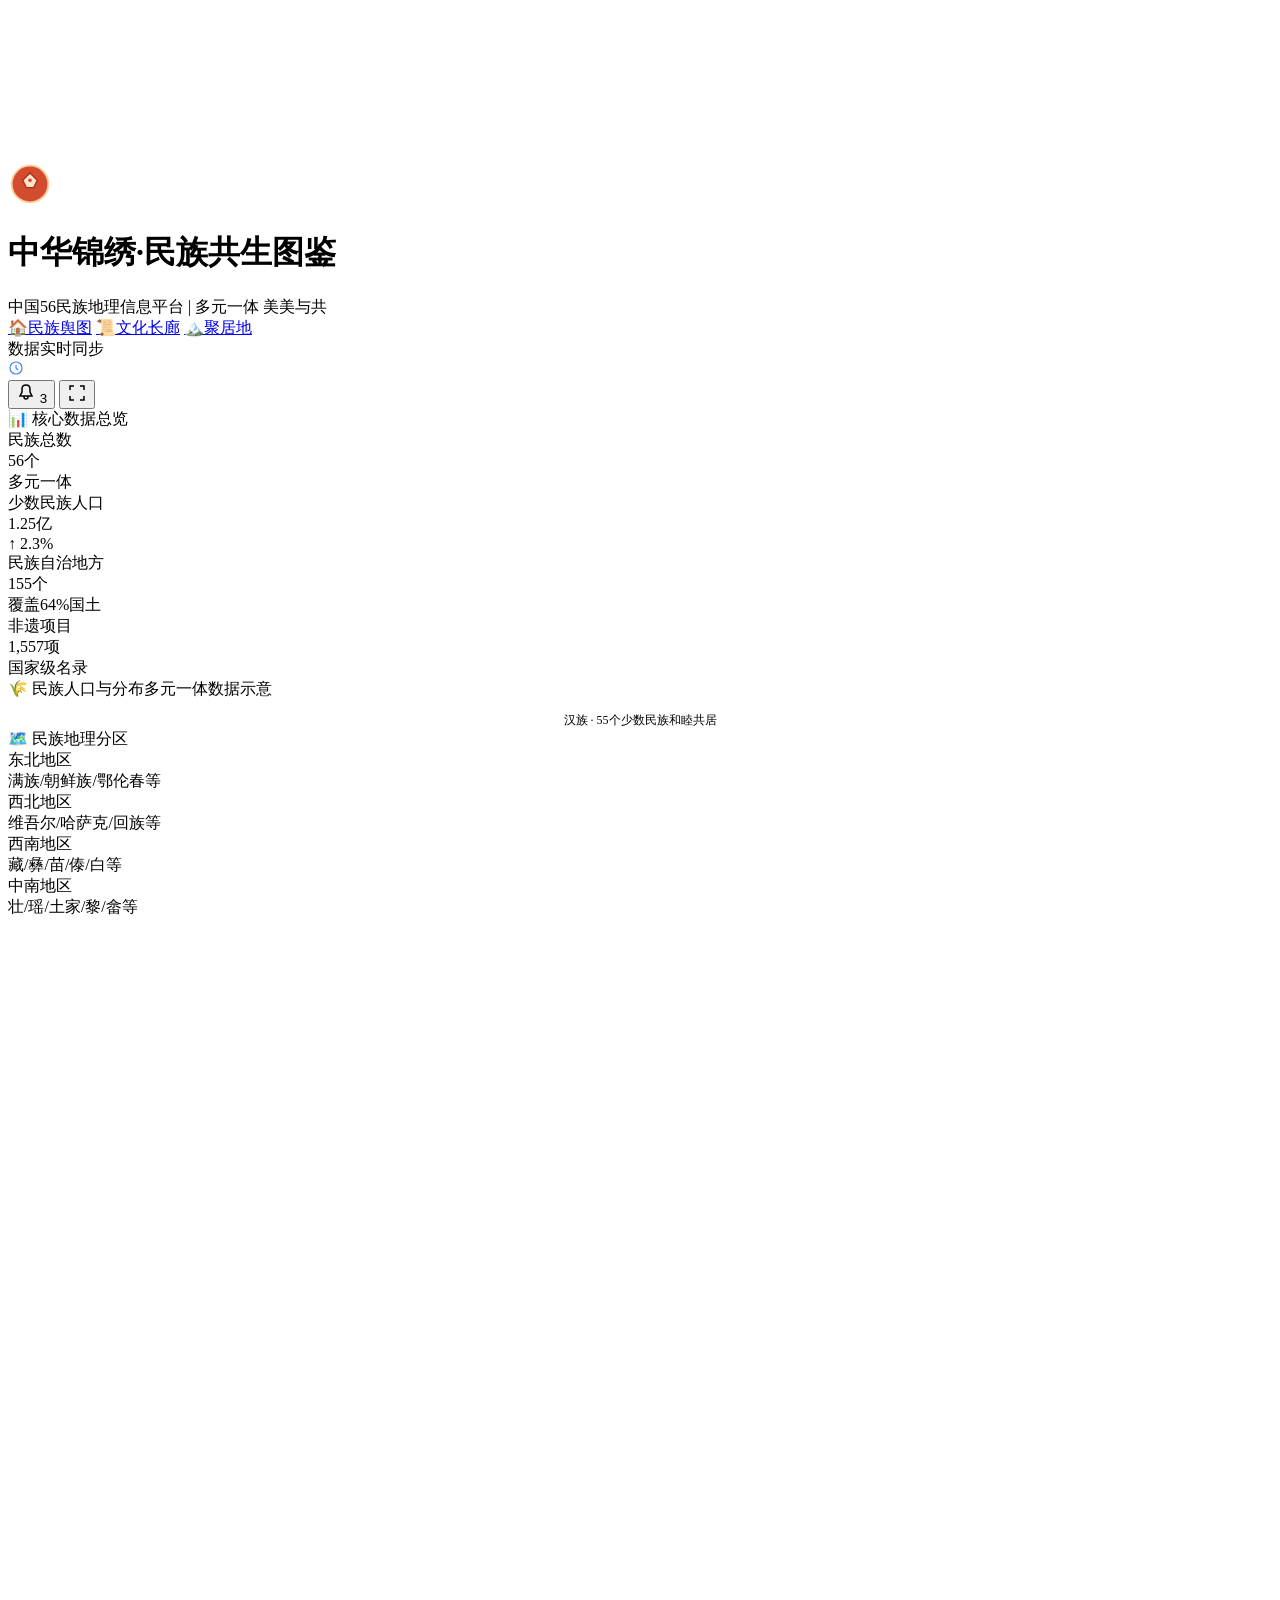
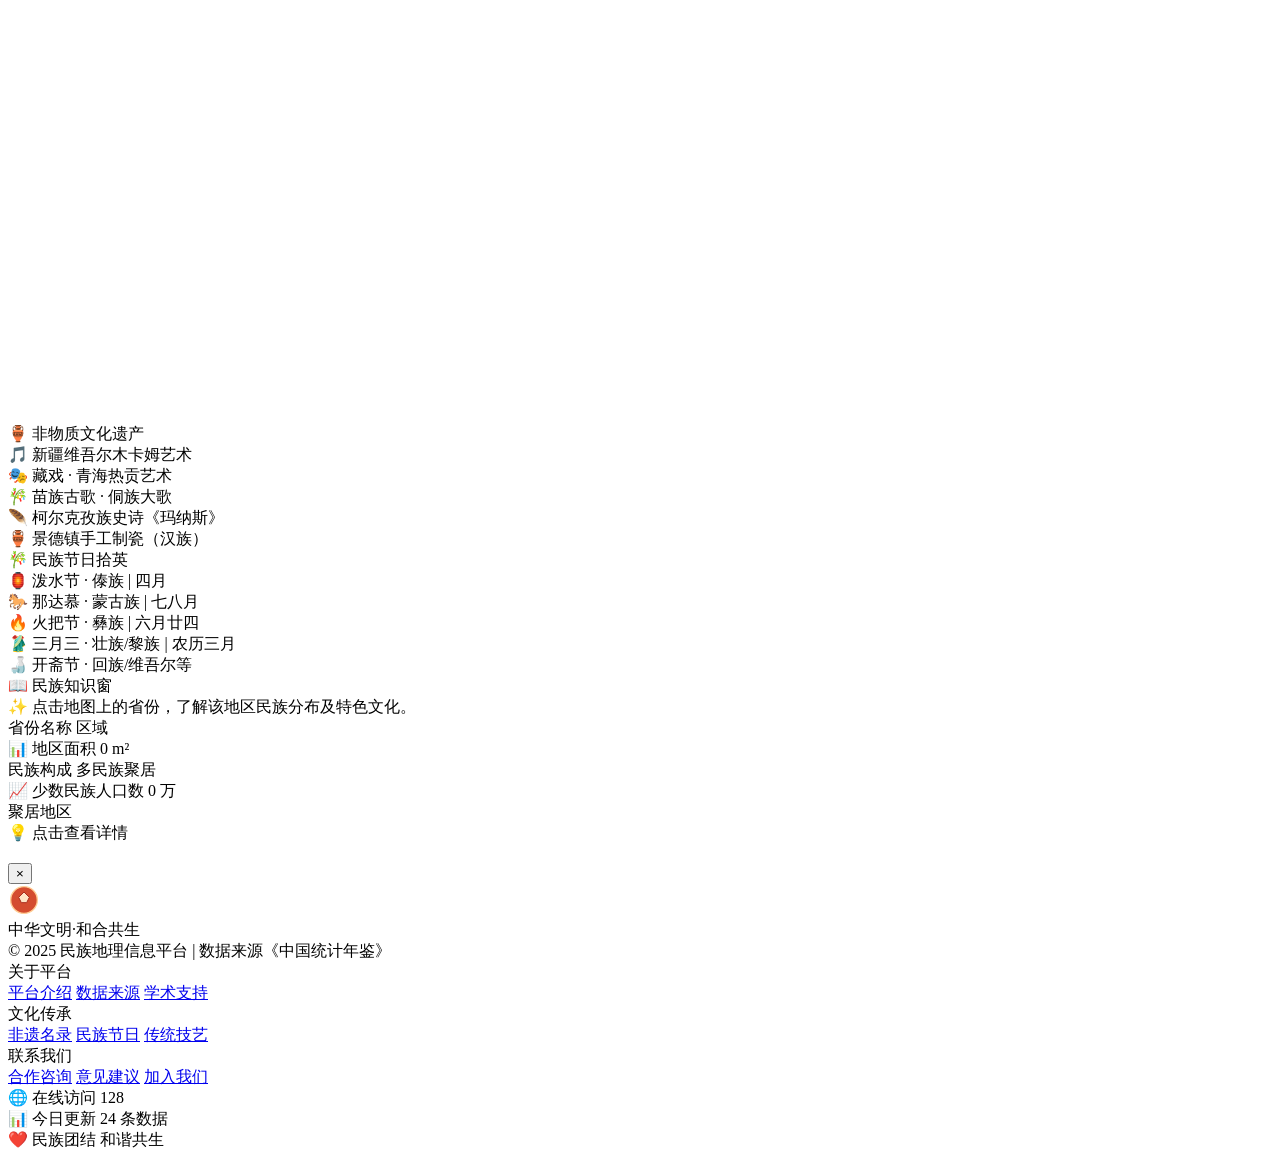
==== index.html @ 5e93faf2 "Add files via upload" ====
<!DOCTYPE html>
<html lang="zh-CN">
	<head>
		<meta charset="UTF-8">
		<meta name="viewport" content="width=device-width, initial-scale=1.0, user-scalable=no">
		<title>中华锦绣 · 56民族共生图鉴 | 民族地理信息平台</title>
		<link rel="stylesheet" href="ethnicMAP.css">
	</head>
	<body>
		<div class="bg-decoration">
			<canvas id="particleCanvas"></canvas>
		</div>

		<header class="header">
			<div class="header-container">
				<div class="header-left">
					<div class="logo-section">
						<div class="logo-icon">
							<svg width="44" height="44" viewBox="0 0 48 48" fill="none">
								<circle cx="24" cy="24" r="20" fill="#d44c2f" stroke="#ffcd94" stroke-width="2" />
								<path d="M16 20 L24 12 L32 20 L28 28 L20 28 L16 20Z" fill="#FFE6C7" stroke="#aa2e1e"
									stroke-width="1.5" />
								<circle cx="24" cy="20" r="2" fill="#d44c2f" />
							</svg>
						</div>
						<div class="brand-info">
							<h1 class="main-title">中华锦绣·民族共生图鉴</h1>
							<div class="subtitle">中国56民族地理信息平台 | 多元一体 美美与共</div>
						</div>
					</div>
				</div>
				<nav class="header-nav">
					<a href="#" class="nav-item active"><span>🏠</span><span>民族舆图</span></a>
					<a href="#" class="nav-item"><span>📜</span><span>文化长廊</span></a>
					<a href="#" class="nav-item"><span>🏔️</span><span>聚居地</span></a>
				</nav>
				<div class="header-right">
					<div class="system-status">
						<div class="status-indicator">
							<span class="status-dot"></span>
							<span>数据实时同步</span>
						</div>
					</div>
					<div class="datetime-display">
						<svg width="16" height="16" viewBox="0 0 16 16" fill="none">
							<circle cx="8" cy="8" r="6" stroke="#4285f4" stroke-width="1.2" />
							<path d="M8 5V8L10 10" stroke="#4285f4" stroke-width="1.2" />
						</svg>
						<span id="currentTime"></span>
					</div>
					<button class="header-btn notification-btn">
						<svg width="20" height="20" viewBox="0 0 20 20" fill="none">
							<path d="M10 2C7.5 2 6 3.5 6 6V9L4 13H16L14 9V6C14 3.5 12.5 2 10 2Z" stroke="currentColor"
								stroke-width="1.5" />
							<path d="M8 13V14C8 15.1 8.9 16 10 16C11.1 16 12 15.1 12 14V13" stroke="currentColor"
								stroke-width="1.5" />
						</svg>
						<span class="notification-badge">3</span>
					</button>
					<button class="header-btn fullscreen-btn" onclick="toggleFullscreen()">
						<svg width="20" height="20" viewBox="0 0 20 20" fill="none">
							<path d="M3 7V3H7M13 3H17V7M17 13V17H13M7 17H3V13" stroke="currentColor"
								stroke-width="1.5" />
						</svg>
					</button>
				</div>
			</div>
		</header>

		<div class="container">
			<!-- 左侧民族总览面板 -->
			<div class="stats-panel left">
				<div class="overview-card">
					<div class="overview-title">📊 核心数据总览</div>
					<div class="overview-grid">
						<div class="overview-item">
							<div class="overview-label">民族总数</div>
							<div class="overview-value">56<span class="unit">个</span></div>
							<div class="overview-trend">多元一体</div>
						</div>
						<div class="overview-item">
							<div class="overview-label">少数民族人口</div>
							<div class="overview-value">1.25<span class="unit">亿</span></div>
							<div class="overview-trend up">↑ 2.3%</div>
						</div>
						<div class="overview-item">
							<div class="overview-label">民族自治地方</div>
							<div class="overview-value">155<span class="unit">个</span></div>
							<div class="overview-trend">覆盖64%国土</div>
						</div>
						<div class="overview-item">
							<div class="overview-label">非遗项目</div>
							<div class="overview-value">1,557<span class="unit">项</span></div>
							<div class="overview-trend">国家级名录</div>
						</div>
					</div>
				</div>

				<div class="info-card">
					<div class="info-title">🌾 民族人口与分布<span class="info-badge">多元一体</span><span
							class="info-badge">数据示意</span></div>
					<div class="ethnic-list" id="topEthnicList"></div>
					<div class="ethnic-list" id="ethnicList"></div>
					<div style="margin-top:12px; font-size:12px; color:var(--text-muted); text-align:center;">汉族 ·
						55个少数民族和睦共居</div>
				</div>

				<div class="region-list">
					<div class="region-title">🗺️ 民族地理分区</div>
					<div class="region-item" data-region="东北">
						<div class="region-dot northeast"></div>
						<div class="region-info">
							<div>东北地区</div>
							<div class="region-detail">满族/朝鲜族/鄂伦春等</div>
						</div>
					</div>
					<div class="region-item" data-region="西北">
						<div class="region-dot northwest"></div>
						<div class="region-info">
							<div>西北地区</div>
							<div class="region-detail">维吾尔/哈萨克/回族等</div>
						</div>
					</div>
					<div class="region-item" data-region="西南">
						<div class="region-dot southwest"></div>
						<div class="region-info">
							<div>西南地区</div>
							<div class="region-detail">藏/彝/苗/傣/白等</div>
						</div>
					</div>
					<div class="region-item" data-region="中南">
						<div class="region-dot southeast"></div>
						<div class="region-info">
							<div>中南地区</div>
							<div class="region-detail">壮/瑶/土家/黎/畲等</div>
						</div>
					</div>
				</div>
			</div>

			<!-- 地图容器 -->
			<div class="map-container">
				<svg id="chinaMap" viewBox="0 0 1024 768" preserveAspectRatio="xMidYMid meet"></svg>
				<canvas id="connectionsCanvas"></canvas>
				<div class="markers" id="markers"></div>
			</div>

			<!-- 右侧面板 -->
			<div class="stats-panel right">

				<div class="cultural-card">
					<div class="info-title">🏺 非物质文化遗产</div>
					<div class="festival-item">🎵 新疆维吾尔木卡姆艺术</div>
					<div class="festival-item">🎭 藏戏 · 青海热贡艺术</div>
					<div class="festival-item">🎋 苗族古歌 · 侗族大歌</div>
					<div class="festival-item">🪶 柯尔克孜族史诗《玛纳斯》</div>
					<div class="festival-item">🏺 景德镇手工制瓷（汉族）</div>
				</div>

				<div class="info-card">
					<div class="info-title">🎋 民族节日拾英</div>
					<div class="festival-item">🏮 泼水节 · 傣族 | 四月</div>
					<div class="festival-item">🐎 那达慕 · 蒙古族 | 七八月</div>
					<div class="festival-item">🔥 火把节 · 彝族 | 六月廿四</div>
					<div class="festival-item">🥻 三月三 · 壮族/黎族 | 农历三月</div>
					<div class="festival-item">🍶 开斋节 · 回族/维吾尔等</div>
				</div>

				<div class="info-card">
					<div class="info-title">📖 民族知识窗</div>
					<div id="randomEthnicFact">✨ 点击地图上的省份，了解该地区民族分布及特色文化。</div>
				</div>
			</div>
		</div>

		<!-- 悬停卡片 -->
		<div id="mapHoverCard" class="map-hover-card">
			<div class="hover-card-header">
				<span class="hover-province-name" id="hoverProvinceName">省份名称</span>
				<span class="hover-region-badge" id="hoverRegionBadge">区域</span>
			</div>
			<div class="hover-card-body">
				<div class="hover-data-item">
					<span class="hover-label">📊 地区面积</span>
					<span class="hover-value" id="hoverProjects">0 m²</span>
				</div>
				<div class="hover-data-item">
					<span class="hover-label">民族构成</span>
					<span class="hover-value" id="hoverEthnic">多民族聚居</span>
				</div>

				<div class="hover-data-item">
					<span class="hover-label">📈 少数民族人口数</span>
					<span class="hover-value" id="hoverPopulation">0 万</span>
				</div>
				<div class="hover-data-item">
					<span class="hover-label">聚居地区</span>
					<span class="hover-value" id="hoverProgress"></span>
				</div>
			</div>
			<div class="hover-card-footer">
				<span class="hover-tip">💡 点击查看详情</span>
			</div>
		</div>

		<!-- 详情弹窗 -->
		<div id="locationPopup" class="location-popup">
			<div class="popup-header">
				<h3 id="popupTitle"></h3>
				<button class="popup-close" id="popupCloseBtn">&times;</button>
			</div>
			<div class="popup-content" id="popupDetail"></div>
		</div>

		<footer class="footer">
			<div class="footer-container">
				<div class="footer-left">
					<div class="footer-brand">
						<div class="footer-logo">
							<svg width="32" height="32" viewBox="0 0 48 48" fill="none">
								<circle cx="24" cy="24" r="20" fill="#d44c2f" stroke="#ffcd94" stroke-width="2" />
								<path d="M16 20 L24 12 L32 20 L28 28 L20 28 L16 20Z" fill="#FFE6C7" stroke="#aa2e1e"
									stroke-width="1.5" />
							</svg>
						</div>
						<div class="footer-info">
							<div class="footer-company">中华文明·和合共生</div>
							<div class="footer-copyright">© 2025 民族地理信息平台 | 数据来源《中国统计年鉴》</div>
						</div>
					</div>
				</div>
				<div class="footer-center">
					<div class="footer-links">
						<div class="footer-link-group">
							<div class="footer-link-title">关于平台</div>
							<a href="#" class="footer-link">平台介绍</a>
							<a href="#" class="footer-link">数据来源</a>
							<a href="#" class="footer-link">学术支持</a>
						</div>
						<div class="footer-link-group">
							<div class="footer-link-title">文化传承</div>
							<a href="#" class="footer-link">非遗名录</a>
							<a href="#" class="footer-link">民族节日</a>
							<a href="#" class="footer-link">传统技艺</a>
						</div>
						<div class="footer-link-group">
							<div class="footer-link-title">联系我们</div>
							<a href="#" class="footer-link">合作咨询</a>
							<a href="#" class="footer-link">意见建议</a>
							<a href="#" class="footer-link">加入我们</a>
						</div>
					</div>
				</div>
				<div class="footer-right">
					<div class="footer-stats">
						<div class="footer-stat-item">
							<span class="footer-stat-label">🌐 在线访问</span>
							<span class="footer-stat-value" id="onlineUsers">128</span>
						</div>
						<div class="footer-stat-item">
							<span class="footer-stat-label">📊 今日更新</span>
							<span class="footer-stat-value">24 条数据</span>
						</div>
						<div class="footer-stat-item">
							<span class="footer-stat-label">❤️ 民族团结</span>
							<span class="footer-stat-value online">
								<span class="status-dot-small"></span> 和谐共生
							</span>
						</div>
					</div>
				</div>
			</div>
		</footer>

		<script src="ethnicMAP.js"></script>
	</body>
</html>
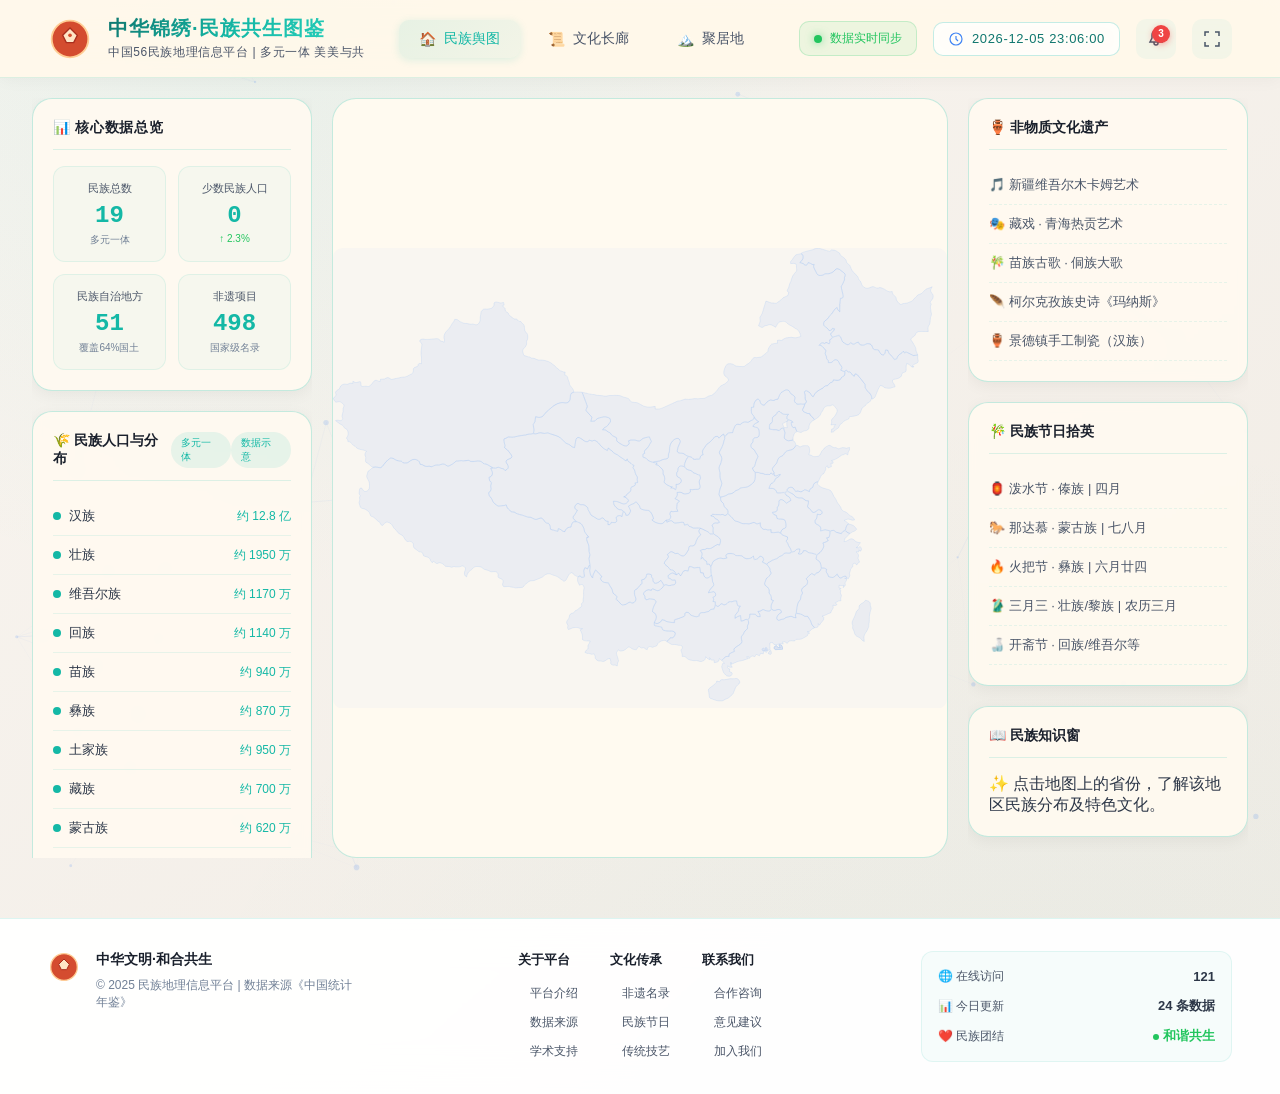
==== commit 0208a19a: "Add files via upload" ====
--- a/index.html
+++ b/index.html
@@ -4,7 +4,7 @@
 		<meta charset="UTF-8">
 		<meta name="viewport" content="width=device-width, initial-scale=1.0, user-scalable=no">
 		<title>中华锦绣 · 56民族共生图鉴 | 民族地理信息平台</title>
-		<link rel="stylesheet" href="ethnicMAP.css">
+		<link rel="stylesheet" href="index.css">
 	</head>
 	<body>
 		<div class="bg-decoration">
@@ -272,6 +272,6 @@
 			</div>
 		</footer>
 
-		<script src="ethnicMAP.js"></script>
+		<script src="index.js"></script>
 	</body>
 </html>
--- a/index.css
+++ b/index.css
@@ -0,0 +1,1127 @@
+:root {
+	/* 新的主色调：青绿色系 */
+	--bg-1: #f8f9fa;
+	--bg-2: #f0f5f9;
+	--bg-3: #e4eef3;
+	--panel-base: rgba(255, 255, 255, 0.95);
+	--panel-border: rgba(20, 184, 166, 0.25);
+	/* 青绿色边框 */
+	--text-strong: #1a202c;
+	--text-primary: #2d3748;
+	--text-secondary: #4a5568;
+	--text-muted: #718096;
+	--accent: #14b8a6;
+	/* 主色调-青绿色 */
+	--accent-strong: #0f766e;
+	/* 加深的主色调 */
+	--success: #22c55e;
+	/* 成功色-绿色 */
+	--warning: #f59e0b;
+	/* 警告色-橙色 */
+	--danger: #ef4444;
+	/* 危险色-红色 */
+	--map-land: rgba(20, 184, 166, 0.08);
+	/* 地图陆地色 */
+	--map-border: rgba(20, 184, 166, 0.35);
+	/* 地图边框色 */
+	--map-hover: rgba(20, 184, 166, 0.18);
+	/* 地图悬停色 */
+}
+
+* {
+	margin: 0;
+	padding: 0;
+	box-sizing: border-box;
+}
+
+body {
+	font-family: "Microsoft YaHei", "微软雅黑", "Segoe UI", "PingFang SC", sans-serif;
+	/* 修改背景渐变 - 适配新主色调 */
+	background: radial-gradient(circle at 20% -10%, rgba(20, 184, 166, 0.08), transparent 45%),
+		radial-gradient(circle at 80% 120%, rgba(20, 184, 166, 0.05), transparent 55%),
+		linear-gradient(145deg, #f9f5f0 0%, #f0ebe4 100%);
+	color: var(--text-primary);
+	min-height: 100vh;
+	position: relative;
+}
+
+/* 背景装饰 */
+.bg-decoration {
+	position: fixed;
+	inset: 0;
+	pointer-events: none;
+	z-index: 0;
+}
+
+#particleCanvas {
+	position: absolute;
+	inset: 0;
+	width: 100%;
+	height: 100%;
+	opacity: 0.4;
+}
+
+/* 头部 */
+.header {
+	position: relative;
+	z-index: 10;
+	/* 修改头部背景 */
+	background: rgba(255, 248, 235, 0.96);
+	border-bottom: 1px solid rgba(20, 184, 166, 0.15);
+	/* 适配新主色调 */
+	backdrop-filter: saturate(180%) blur(20px);
+	box-shadow: 0 2px 16px rgba(0, 0, 0, 0.04);
+}
+
+.header-container {
+	max-width: 1600px;
+	margin: 0 auto;
+	display: flex;
+	align-items: center;
+	justify-content: space-between;
+	padding: 16px 48px;
+	gap: 32px;
+}
+
+.header-left {
+	display: flex;
+	align-items: center;
+	flex-shrink: 0;
+}
+
+.logo-section {
+	display: flex;
+	align-items: center;
+	gap: 16px;
+}
+
+.logo-icon {
+	display: flex;
+	align-items: center;
+	justify-content: center;
+	animation: logoFloat 3s ease-in-out infinite;
+}
+
+@keyframes logoFloat {
+
+	0%,
+	100% {
+		transform: translateY(0);
+	}
+
+	50% {
+		transform: translateY(-4px);
+	}
+}
+
+.brand-info {
+	display: flex;
+	flex-direction: column;
+	gap: 4px;
+}
+
+.main-title {
+	font-size: 20px;
+	font-weight: 700;
+	letter-spacing: 0.05em;
+	/* 修改标题渐变 - 适配新主色调 */
+	background: linear-gradient(135deg, #0f766e 0%, #14b8a6 50%, #2dd4bf 100%);
+	background-clip: text;
+	-webkit-background-clip: text;
+	-webkit-text-fill-color: transparent;
+	line-height: 1.2;
+}
+
+.subtitle {
+	font-size: 12px;
+	color: var(--text-secondary);
+	letter-spacing: 0.05em;
+	font-weight: 500;
+}
+
+/* 导航 */
+.header-nav {
+	display: flex;
+	align-items: center;
+	gap: 8px;
+	flex: 1;
+	justify-content: center;
+}
+
+.nav-item {
+	display: flex;
+	align-items: center;
+	gap: 8px;
+	padding: 10px 20px;
+	border-radius: 10px;
+	color: var(--text-secondary);
+	text-decoration: none;
+	font-size: 14px;
+	font-weight: 500;
+	transition: all 0.3s ease;
+	position: relative;
+	overflow: hidden;
+}
+
+.nav-item::before {
+	content: "";
+	position: absolute;
+	inset: 0;
+	/* 修改导航悬停背景 */
+	background: rgba(20, 184, 166, 0.05);
+	transform: scaleX(0);
+	transform-origin: left;
+	transition: transform 0.3s ease;
+	z-index: -1;
+}
+
+.nav-item:hover {
+	color: var(--accent);
+	/* 适配新主色调 */
+	transform: translateY(-2px);
+}
+
+.nav-item:hover::before {
+	transform: scaleX(1);
+}
+
+.nav-item.active {
+	/* 修改激活导航背景 */
+	background: linear-gradient(135deg, rgba(20, 184, 166, 0.1), rgba(20, 184, 166, 0.05));
+	color: var(--accent);
+	/* 适配新主色调 */
+	box-shadow: 0 2px 8px rgba(20, 184, 166, 0.15);
+	/* 适配新主色调 */
+}
+
+/* 右侧工具栏 */
+.header-right {
+	display: flex;
+	align-items: center;
+	gap: 16px;
+	flex-shrink: 0;
+}
+
+.system-status {
+	display: flex;
+	align-items: center;
+	padding: 8px 14px;
+	background: rgba(34, 197, 94, 0.08);
+	/* 适配新成功色 */
+	border-radius: 10px;
+	border: 1px solid rgba(34, 197, 94, 0.2);
+	/* 适配新成功色 */
+}
+
+.status-indicator {
+	display: flex;
+	align-items: center;
+	gap: 8px;
+	font-size: 12px;
+	color: var(--success);
+	font-weight: 500;
+}
+
+.status-dot {
+	width: 8px;
+	height: 8px;
+	background: var(--success);
+	border-radius: 50%;
+	animation: pulse 2s ease-in-out infinite;
+	box-shadow: 0 0 8px rgba(34, 197, 94, 0.6);
+	/* 适配新成功色 */
+}
+
+@keyframes pulse {
+
+	0%,
+	100% {
+		opacity: 1;
+		transform: scale(1);
+	}
+
+	50% {
+		opacity: 0.6;
+		transform: scale(0.9);
+	}
+}
+
+.datetime-display {
+	display: flex;
+	align-items: center;
+	gap: 8px;
+	padding: 8px 14px;
+	border-radius: 10px;
+	border: 1px solid rgba(20, 184, 166, 0.25);
+	/* 适配新主色调 */
+	background: rgba(255, 255, 255, 0.8);
+	color: var(--accent-strong);
+	/* 适配新主色调 */
+	font-size: 13px;
+	letter-spacing: 0.05em;
+	font-weight: 500;
+	backdrop-filter: saturate(160%) blur(10px);
+}
+
+.header-btn {
+	position: relative;
+	display: flex;
+	align-items: center;
+	justify-content: center;
+	width: 40px;
+	height: 40px;
+	border: none;
+	/* 修改按钮背景 */
+	background: rgba(20, 184, 166, 0.05);
+	border-radius: 10px;
+	color: var(--text-secondary);
+	cursor: pointer;
+	transition: all 0.3s ease;
+}
+
+.header-btn:hover {
+	/* 修改按钮悬停背景 */
+	background: rgba(20, 184, 166, 0.1);
+	color: var(--accent);
+	/* 适配新主色调 */
+	transform: translateY(-2px);
+	box-shadow: 0 4px 12px rgba(20, 184, 166, 0.15);
+	/* 适配新主色调 */
+}
+
+.notification-badge {
+	position: absolute;
+	top: 6px;
+	right: 6px;
+	min-width: 18px;
+	height: 18px;
+	padding: 0 5px;
+	background: var(--danger);
+	/* 适配新危险色 */
+	color: white;
+	border-radius: 9px;
+	font-size: 10px;
+	font-weight: 600;
+	display: flex;
+	align-items: center;
+	justify-content: center;
+	box-shadow: 0 2px 6px rgba(239, 68, 68, 0.4);
+	/* 适配新危险色 */
+}
+
+/* 主容器 */
+.container {
+	position: relative;
+	z-index: 2;
+	display: grid;
+	grid-template-columns: 320px 1fr 320px;
+	gap: 24px;
+	min-height: calc(100vh - 260px);
+	padding: 24px 40px;
+	max-width: 1600px;
+	margin: 0 auto;
+}
+
+/* 统计面板 */
+.stats-panel {
+	display: flex;
+	flex-direction: column;
+	gap: 20px;
+	overflow-y: auto;
+	max-height: calc(100vh - 140px);
+}
+
+.stats-panel::-webkit-scrollbar {
+	width: 6px;
+}
+
+.stats-panel::-webkit-scrollbar-thumb {
+	/* 修改滚动条颜色 */
+	background: rgba(20, 184, 166, 0.45);
+	border-radius: 20px;
+}
+
+/* 卡片通用样式 */
+.overview-card,
+.info-card,
+.cultural-card,
+.region-list {
+	background: rgba(255, 250, 240, 0.92);
+	backdrop-filter: blur(4px);
+	border-radius: 20px;
+	padding: 20px;
+	border: 1px solid var(--panel-border);
+	/* 适配新边框色 */
+	box-shadow: 0 4px 16px rgba(0, 0, 0, 0.05);
+	transition: all 0.3s ease;
+}
+
+.overview-card:hover,
+.info-card:hover,
+.cultural-card:hover,
+.region-list:hover {
+	transform: translateY(-2px);
+	box-shadow: 0 8px 24px rgba(20, 184, 166, 0.12);
+	/* 适配新主色调 */
+}
+
+/* 核心数据总览 */
+.overview-title {
+	font-size: 14px;
+	font-weight: 600;
+	color: var(--text-strong);
+	margin-bottom: 16px;
+	padding-bottom: 12px;
+	border-bottom: 1px solid rgba(20, 184, 166, 0.15);
+	/* 适配新主色调 */
+	letter-spacing: 0.05em;
+}
+
+.overview-grid {
+	display: grid;
+	grid-template-columns: repeat(2, 1fr);
+	gap: 12px;
+}
+
+.overview-item {
+	padding: 14px;
+	/* 修改数据项背景 */
+	background: rgba(20, 184, 166, 0.03);
+	border-radius: 12px;
+	border: 1px solid rgba(20, 184, 166, 0.1);
+	/* 适配新主色调 */
+	transition: all 0.3s ease;
+	text-align: center;
+}
+
+.overview-item:hover {
+	/* 修改数据项悬停背景 */
+	background: rgba(20, 184, 166, 0.08);
+	transform: translateY(-2px);
+}
+
+.overview-label {
+	font-size: 11px;
+	color: var(--text-secondary);
+	margin-bottom: 6px;
+}
+
+.overview-value {
+	font-size: 24px;
+	font-weight: 700;
+	color: var(--accent);
+	/* 适配新主色调 */
+	font-family: monospace;
+	margin-bottom: 4px;
+}
+
+.overview-value .unit {
+	font-size: 12px;
+	font-weight: 400;
+	color: var(--text-muted);
+}
+
+.overview-trend {
+	font-size: 10px;
+	color: var(--text-muted);
+}
+
+.overview-trend.up {
+	color: var(--success);
+	/* 适配新成功色 */
+}
+
+/* 信息卡片标题 */
+.info-title {
+	font-size: 14px;
+	font-weight: 600;
+	color: var(--text-strong);
+	margin-bottom: 16px;
+	padding-bottom: 12px;
+	border-bottom: 1px solid rgba(20, 184, 166, 0.15);
+	/* 适配新主色调 */
+	display: flex;
+	justify-content: space-between;
+	align-items: center;
+}
+
+.info-badge {
+	font-size: 10px;
+	padding: 4px 10px;
+	/* 修改徽章背景 */
+	background: rgba(20, 184, 166, 0.1);
+	color: var(--accent);
+	/* 适配新主色调 */
+	border-radius: 20px;
+	font-weight: 500;
+}
+
+/* 民族列表 */
+.ethnic-list {
+	max-height: 400px;
+	overflow-y: auto;
+}
+
+.ethnic-item {
+	display: flex;
+	justify-content: space-between;
+	align-items: center;
+	padding: 10px 0;
+	border-bottom: 1px solid rgba(20, 184, 166, 0.1);
+	/* 适配新主色调 */
+	font-size: 13px;
+}
+
+.ethnic-name {
+	font-weight: 500;
+	display: flex;
+	align-items: center;
+	gap: 8px;
+	color: var(--text-primary);
+}
+
+.ethnic-dot {
+	width: 8px;
+	height: 8px;
+	border-radius: 50%;
+	background: var(--accent);
+	/* 适配新主色调 */
+}
+
+.ethnic-pop {
+	color: var(--accent);
+	/* 适配新主色调 */
+	font-weight: 500;
+	font-size: 12px;
+}
+
+/* 节日列表 */
+.festival-item {
+	padding: 10px 0;
+	border-bottom: 1px dashed rgba(20, 184, 166, 0.1);
+	/* 适配新主色调 */
+	font-size: 13px;
+	color: var(--text-secondary);
+	transition: all 0.2s ease;
+}
+
+.festival-item:hover {
+	color: var(--accent);
+	/* 适配新主色调 */
+	padding-left: 8px;
+}
+
+/* 区域列表 */
+.region-title {
+	font-size: 14px;
+	font-weight: 600;
+	color: var(--text-strong);
+	margin-bottom: 16px;
+	padding-bottom: 12px;
+	border-bottom: 1px solid rgba(20, 184, 166, 0.15);
+	/* 适配新主色调 */
+}
+
+.region-item {
+	display: flex;
+	align-items: center;
+	gap: 12px;
+	padding: 12px;
+	margin-bottom: 8px;
+	border-radius: 12px;
+	background: rgba(255, 255, 255, 0.5);
+	border: 1px solid rgba(20, 184, 166, 0.1);
+	/* 适配新主色调 */
+	cursor: pointer;
+	transition: all 0.3s ease;
+}
+
+.region-item:hover {
+	/* 修改区域项悬停背景 */
+	background: rgba(20, 184, 166, 0.08);
+	border-color: rgba(20, 184, 166, 0.4);
+	/* 适配新主色调 */
+	transform: translateX(6px);
+}
+
+.region-info {
+	flex: 1;
+}
+
+.region-info>div:first-child {
+	font-size: 14px;
+	font-weight: 500;
+	color: var(--text-primary);
+}
+
+.region-detail {
+	font-size: 11px;
+	color: var(--text-muted);
+	margin-top: 2px;
+}
+
+/* 区域圆点配色更新 - 适配新色系 */
+.region-dot {
+	width: 12px;
+	height: 12px;
+	border-radius: 50%;
+	flex-shrink: 0;
+}
+
+.region-dot.east {
+	background: #06b6d4;
+	/* 亮青色 */
+}
+
+.region-dot.north {
+	background: #22c55e;
+	/* 绿色 */
+}
+
+.region-dot.south {
+	background: #f59e0b;
+	/* 橙色 */
+}
+
+.region-dot.central {
+	background: #ec4899;
+	/* 粉色 */
+}
+
+.region-dot.southwest {
+	background: #8b5cf6;
+	/* 紫色 */
+}
+
+.region-dot.northwest {
+	background: #ef4444;
+	/* 红色 */
+}
+
+.region-dot.northeast {
+	background: #3b82f6;
+	/* 蓝色 */
+}
+
+.region-dot.southeast {
+	background: #f97316;
+	/* 深橙色 */
+}
+
+/* 地图容器 */
+.map-container {
+	position: relative;
+	background: #fffaf0;
+	border-radius: 24px;
+	border: 1px solid var(--panel-border);
+	/* 适配新边框色 */
+	backdrop-filter: saturate(160%) blur(18px);
+	overflow: hidden;
+	display: flex;
+	align-items: center;
+	justify-content: center;
+	min-height: 580px;
+}
+
+#chinaMap {
+	width: 100%;
+	height: auto;
+	display: block;
+	cursor: pointer;
+}
+
+#chinaMap path {
+	transition: all 0.3s ease;
+	cursor: pointer;
+}
+
+#chinaMap path:hover {
+	filter: drop-shadow(0 0 6px rgba(20, 184, 166, 0.5));
+	/* 适配新主色调 */
+}
+
+#connectionsCanvas {
+	position: absolute;
+	top: 0;
+	left: 0;
+	width: 100%;
+	height: 100%;
+	pointer-events: none;
+	z-index: 5;
+}
+
+/* 悬停卡片 */
+.map-hover-card {
+	position: fixed;
+	width: 280px;
+	background: rgba(255, 255, 255, 0.98);
+	border: 1px solid rgba(20, 184, 166, 0.3);
+	/* 适配新主色调 */
+	border-radius: 16px;
+	box-shadow: 0 8px 32px rgba(0, 0, 0, 0.15);
+	z-index: 9999;
+	opacity: 0;
+	visibility: hidden;
+	transition: opacity 0.2s ease, visibility 0.2s ease;
+	backdrop-filter: blur(10px);
+}
+
+.map-hover-card.show {
+	opacity: 1;
+	visibility: visible;
+}
+
+.hover-card-header {
+	padding: 14px 16px;
+	border-bottom: 1px solid rgba(20, 184, 166, 0.15);
+	/* 适配新主色调 */
+	display: flex;
+	justify-content: space-between;
+	align-items: center;
+}
+
+.hover-province-name {
+	font-size: 16px;
+	font-weight: 600;
+	color: var(--text-strong);
+}
+
+.hover-region-badge {
+	font-size: 10px;
+	padding: 4px 8px;
+	/* 修改悬停徽章背景 */
+	background: rgba(20, 184, 166, 0.1);
+	color: var(--accent);
+	/* 适配新主色调 */
+	border-radius: 10px;
+	font-weight: 500;
+}
+
+.hover-card-body {
+	padding: 12px 16px;
+	display: flex;
+	flex-direction: column;
+	gap: 10px;
+}
+
+.hover-data-item {
+	display: flex;
+	justify-content: space-between;
+	align-items: center;
+	padding: 8px 12px;
+	/* 修改悬停数据项背景 */
+	background: rgba(20, 184, 166, 0.03);
+	border-radius: 8px;
+}
+
+.hover-label {
+	font-size: 12px;
+	color: var(--text-secondary);
+}
+
+.hover-value {
+	font-size: 14px;
+	font-weight: 600;
+	color: var(--accent);
+	/* 适配新主色调 */
+}
+
+.hover-card-footer {
+	padding: 10px 16px;
+	border-top: 1px solid rgba(20, 184, 166, 0.1);
+	/* 适配新主色调 */
+	text-align: center;
+}
+
+.hover-tip {
+	font-size: 11px;
+	color: var(--text-muted);
+	font-style: italic;
+}
+
+/* 弹窗 */
+.location-popup {
+	position: fixed;
+	top: 50%;
+	left: 50%;
+	transform: translate(-50%, -50%) scale(0.9);
+	width: 400px;
+	max-width: 90vw;
+	background: rgba(255, 255, 255, 0.98);
+	border: 2px solid var(--accent);
+	/* 适配新主色调 */
+	border-radius: 20px;
+	z-index: 10000;
+	box-shadow: 0 20px 60px rgba(0, 0, 0, 0.2);
+	opacity: 0;
+	visibility: hidden;
+	transition: all 0.3s cubic-bezier(0.4, 0, 0.2, 1);
+	backdrop-filter: blur(20px);
+}
+
+.location-popup.show {
+	opacity: 1;
+	visibility: visible;
+	transform: translate(-50%, -50%) scale(1);
+}
+
+.popup-header {
+	display: flex;
+	justify-content: space-between;
+	align-items: center;
+	padding: 20px 24px;
+	border-bottom: 1px solid rgba(20, 184, 166, 0.2);
+	/* 适配新主色调 */
+}
+
+.popup-header h3 {
+	font-size: 18px;
+	color: var(--text-strong);
+	margin: 0;
+	font-weight: 600;
+}
+
+.popup-close {
+	background: none;
+	border: none;
+	color: var(--text-secondary);
+	font-size: 28px;
+	cursor: pointer;
+	width: 32px;
+	height: 32px;
+	display: flex;
+	align-items: center;
+	justify-content: center;
+	border-radius: 8px;
+	transition: all 0.3s ease;
+}
+
+.popup-close:hover {
+	/* 修改弹窗关闭按钮悬停 */
+	background: rgba(239, 68, 68, 0.1);
+	color: var(--danger);
+	/* 适配新危险色 */
+}
+
+.popup-content {
+	padding: 24px;
+	display: flex;
+	flex-direction: column;
+	gap: 12px;
+}
+
+.popup-stat {
+	display: flex;
+	justify-content: space-between;
+	align-items: center;
+	padding: 12px 16px;
+	/* 修改弹窗数据项背景 */
+	background: rgba(20, 184, 166, 0.03);
+	border-radius: 12px;
+	border: 1px solid rgba(20, 184, 166, 0.1);
+	/* 适配新主色调 */
+}
+
+.popup-label {
+	font-size: 13px;
+	color: var(--text-secondary);
+}
+
+.popup-value {
+	font-size: 15px;
+	font-weight: 600;
+	color: var(--accent);
+	/* 适配新主色调 */
+}
+
+.popup-value.status-ok {
+	color: var(--success);
+	/* 适配新成功色 */
+}
+
+/* 页脚 */
+.footer {
+	position: relative;
+	z-index: 10;
+	background: rgba(255, 255, 255, 0.95);
+	border-top: 1px solid rgba(20, 184, 166, 0.15);
+	/* 适配新主色调 */
+	backdrop-filter: saturate(180%) blur(20px);
+	margin-top: 40px;
+}
+
+.footer-container {
+	max-width: 1600px;
+	margin: 0 auto;
+	display: grid;
+	grid-template-columns: 1fr 1.5fr 1fr;
+	gap: 48px;
+	padding: 32px 48px;
+}
+
+.footer-left {
+	display: flex;
+	flex-direction: column;
+	gap: 16px;
+}
+
+.footer-brand {
+	display: flex;
+	align-items: flex-start;
+	gap: 16px;
+}
+
+.footer-info {
+	display: flex;
+	flex-direction: column;
+	gap: 8px;
+}
+
+.footer-company {
+	font-size: 14px;
+	font-weight: 600;
+	color: var(--text-strong);
+}
+
+.footer-copyright {
+	font-size: 12px;
+	color: var(--text-muted);
+}
+
+.footer-center {
+	display: flex;
+	justify-content: center;
+}
+
+.footer-links {
+	display: grid;
+	grid-template-columns: repeat(3, 1fr);
+	gap: 32px;
+}
+
+.footer-link-group {
+	display: flex;
+	flex-direction: column;
+	gap: 12px;
+}
+
+.footer-link-title {
+	font-size: 13px;
+	font-weight: 600;
+	color: var(--text-strong);
+	margin-bottom: 4px;
+}
+
+.footer-link {
+	font-size: 12px;
+	color: var(--text-secondary);
+	text-decoration: none;
+	transition: all 0.3s ease;
+	position: relative;
+	padding-left: 12px;
+}
+
+.footer-link::before {
+	content: "›";
+	position: absolute;
+	left: 0;
+	color: var(--accent);
+	/* 适配新主色调 */
+	opacity: 0;
+	transform: translateX(-4px);
+	transition: all 0.3s ease;
+}
+
+.footer-link:hover {
+	color: var(--accent);
+	/* 适配新主色调 */
+	transform: translateX(4px);
+}
+
+.footer-link:hover::before {
+	opacity: 1;
+	transform: translateX(0);
+}
+
+.footer-right {
+	display: flex;
+	flex-direction: column;
+	gap: 20px;
+}
+
+.footer-stats {
+	display: flex;
+	flex-direction: column;
+	gap: 12px;
+	padding: 16px;
+	/* 修改页脚统计背景 */
+	background: rgba(20, 184, 166, 0.03);
+	border-radius: 12px;
+	border: 1px solid rgba(20, 184, 166, 0.1);
+	/* 适配新主色调 */
+}
+
+.footer-stat-item {
+	display: flex;
+	justify-content: space-between;
+	align-items: center;
+}
+
+.footer-stat-label {
+	font-size: 12px;
+	color: var(--text-secondary);
+}
+
+.footer-stat-value {
+	font-size: 13px;
+	font-weight: 600;
+	color: var(--text-primary);
+}
+
+.footer-stat-value.online {
+	color: var(--success);
+	/* 适配新成功色 */
+}
+
+.status-dot-small {
+	width: 6px;
+	height: 6px;
+	background: var(--success);
+	/* 适配新成功色 */
+	border-radius: 50%;
+	display: inline-block;
+	animation: pulse 2s ease-in-out infinite;
+}
+
+/* 响应式 */
+@media (max-width: 1400px) {
+	.container {
+		grid-template-columns: 280px 1fr 280px;
+		gap: 20px;
+		padding: 20px 32px;
+	}
+}
+
+@media (max-width: 1200px) {
+	.header-container {
+		flex-wrap: wrap;
+		padding: 16px 32px;
+	}
+
+	.header-nav {
+		order: 3;
+		width: 100%;
+		justify-content: flex-start;
+		margin-top: 12px;
+	}
+
+	.container {
+		grid-template-columns: 1fr;
+		gap: 20px;
+	}
+
+	.map-container {
+		min-height: 500px;
+		order: -1;
+	}
+
+	.stats-panel {
+		max-height: none;
+		display: grid;
+		grid-template-columns: repeat(auto-fit, minmax(300px, 1fr));
+		gap: 20px;
+	}
+
+	.footer-container {
+		grid-template-columns: 1fr;
+		gap: 32px;
+		padding: 24px 32px;
+	}
+
+	.footer-links {
+		justify-content: center;
+	}
+}
+
+@media (max-width: 768px) {
+	.header-container {
+		padding: 12px 16px;
+	}
+
+	.main-title {
+		font-size: 16px;
+	}
+
+	.subtitle {
+		font-size: 10px;
+	}
+
+	.header-nav {
+		gap: 4px;
+	}
+
+	.nav-item {
+		padding: 6px 12px;
+		font-size: 12px;
+	}
+
+	.nav-item span:last-child {
+		display: none;
+	}
+
+	.system-status {
+		display: none;
+	}
+
+	.datetime-display {
+		font-size: 11px;
+		padding: 6px 10px;
+	}
+
+	.header-btn {
+		width: 36px;
+		height: 36px;
+	}
+
+	.container {
+		padding: 16px;
+	}
+
+	.stats-panel {
+		grid-template-columns: 1fr;
+	}
+
+	.footer-container {
+		padding: 20px 16px;
+	}
+
+	.footer-links {
+		grid-template-columns: 1fr;
+		gap: 20px;
+		text-align: center;
+	}
+
+	.footer-link {
+		padding-left: 0;
+	}
+
+	.footer-link::before {
+		display: none;
+	}
+}
+
+/* 修改地图悬停样式 */
+#chinaMap path {
+	transition: all 0.3s ease;
+	cursor: pointer;
+}
+
+#chinaMap path:hover {
+	filter: drop-shadow(0 0 6px rgba(20, 184, 166, 0.5));
+	/* 适配新主色调 */
+}
+
+/* 添加省份组样式 */
+.provinces-group {
+	pointer-events: auto;
+}
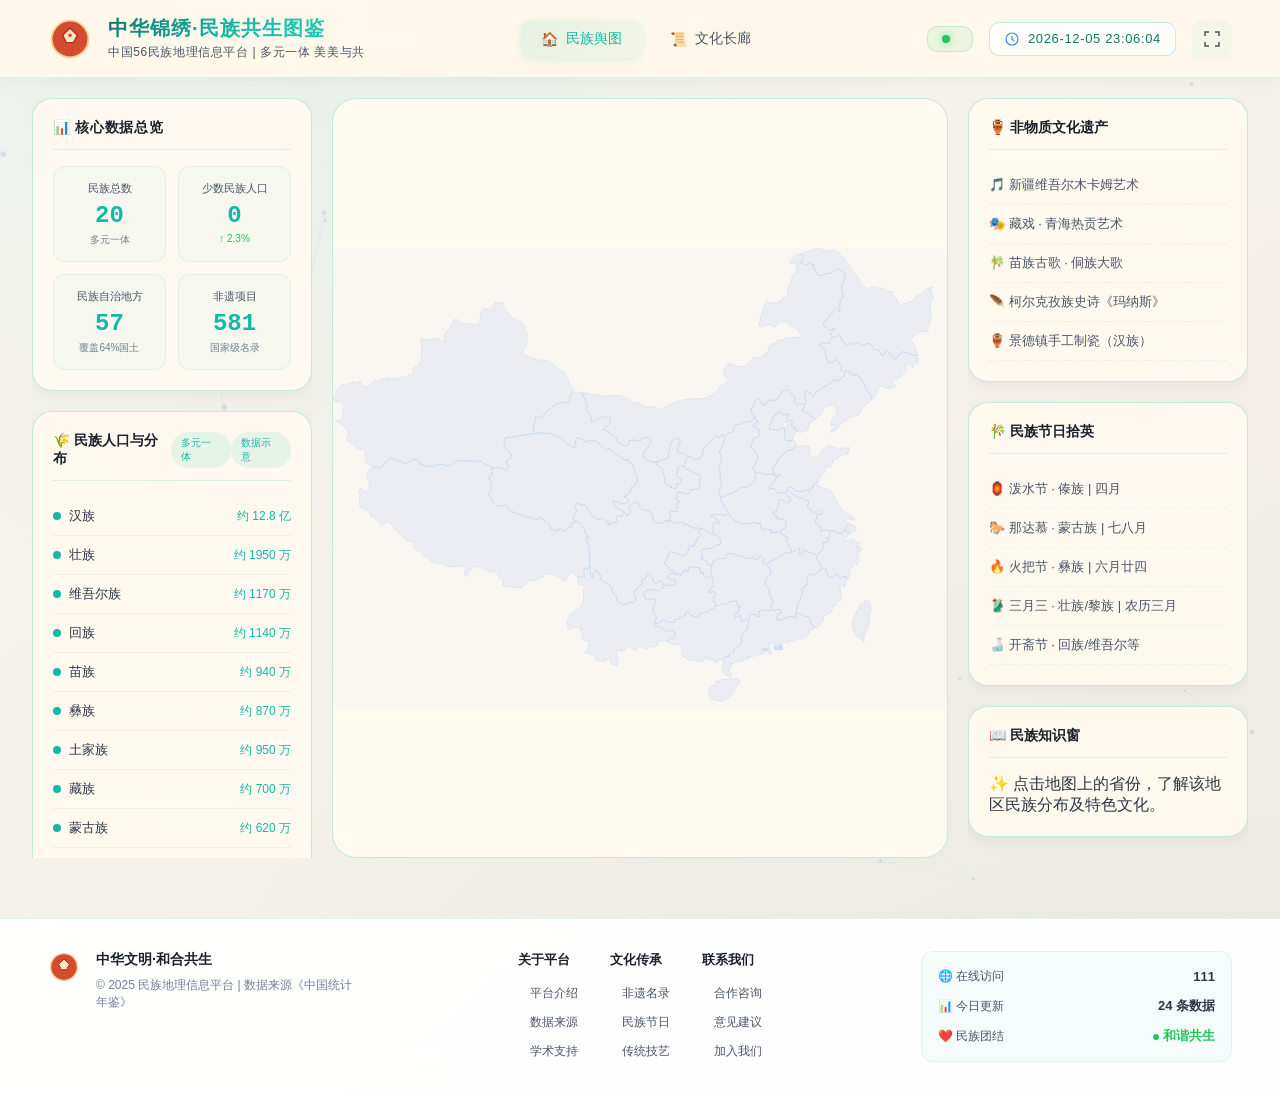
==== commit e4e3a0f9: "Add files via upload" ====
--- a/index.html
+++ b/index.html
@@ -4,7 +4,7 @@
 		<meta charset="UTF-8">
 		<meta name="viewport" content="width=device-width, initial-scale=1.0, user-scalable=no">
 		<title>中华锦绣 · 56民族共生图鉴 | 民族地理信息平台</title>
-		<link rel="stylesheet" href="index.css">
+		<link rel="stylesheet" href="css/index.css">
 	</head>
 	<body>
 		<div class="bg-decoration">
@@ -31,14 +31,13 @@
 				</div>
 				<nav class="header-nav">
 					<a href="#" class="nav-item active"><span>🏠</span><span>民族舆图</span></a>
-					<a href="#" class="nav-item"><span>📜</span><span>文化长廊</span></a>
-					<a href="#" class="nav-item"><span>🏔️</span><span>聚居地</span></a>
+					<a href="cultural-gallery.html" class="nav-item"><span>📜</span><span>文化长廊</span></a>
 				</nav>
 				<div class="header-right">
 					<div class="system-status">
 						<div class="status-indicator">
 							<span class="status-dot"></span>
-							<span>数据实时同步</span>
+							<span></span>
 						</div>
 					</div>
 					<div class="datetime-display">
@@ -48,15 +47,6 @@
 						</svg>
 						<span id="currentTime"></span>
 					</div>
-					<button class="header-btn notification-btn">
-						<svg width="20" height="20" viewBox="0 0 20 20" fill="none">
-							<path d="M10 2C7.5 2 6 3.5 6 6V9L4 13H16L14 9V6C14 3.5 12.5 2 10 2Z" stroke="currentColor"
-								stroke-width="1.5" />
-							<path d="M8 13V14C8 15.1 8.9 16 10 16C11.1 16 12 15.1 12 14V13" stroke="currentColor"
-								stroke-width="1.5" />
-						</svg>
-						<span class="notification-badge">3</span>
-					</button>
 					<button class="header-btn fullscreen-btn" onclick="toggleFullscreen()">
 						<svg width="20" height="20" viewBox="0 0 20 20" fill="none">
 							<path d="M3 7V3H7M13 3H17V7M17 13V17H13M7 17H3V13" stroke="currentColor"
@@ -272,6 +262,6 @@
 			</div>
 		</footer>
 
-		<script src="index.js"></script>
+		<script src="js/index.js"></script>
 	</body>
 </html>
--- a/css/index.css
+++ b/css/index.css
@@ -0,0 +1,1127 @@
+:root {
+	/* 新的主色调：青绿色系 */
+	--bg-1: #f8f9fa;
+	--bg-2: #f0f5f9;
+	--bg-3: #e4eef3;
+	--panel-base: rgba(255, 255, 255, 0.95);
+	--panel-border: rgba(20, 184, 166, 0.25);
+	/* 青绿色边框 */
+	--text-strong: #1a202c;
+	--text-primary: #2d3748;
+	--text-secondary: #4a5568;
+	--text-muted: #718096;
+	--accent: #14b8a6;
+	/* 主色调-青绿色 */
+	--accent-strong: #0f766e;
+	/* 加深的主色调 */
+	--success: #22c55e;
+	/* 成功色-绿色 */
+	--warning: #f59e0b;
+	/* 警告色-橙色 */
+	--danger: #ef4444;
+	/* 危险色-红色 */
+	--map-land: rgba(20, 184, 166, 0.08);
+	/* 地图陆地色 */
+	--map-border: rgba(20, 184, 166, 0.35);
+	/* 地图边框色 */
+	--map-hover: rgba(20, 184, 166, 0.18);
+	/* 地图悬停色 */
+}
+
+* {
+	margin: 0;
+	padding: 0;
+	box-sizing: border-box;
+}
+
+body {
+	font-family: "Microsoft YaHei", "微软雅黑", "Segoe UI", "PingFang SC", sans-serif;
+	/* 修改背景渐变 - 适配新主色调 */
+	background: radial-gradient(circle at 20% -10%, rgba(20, 184, 166, 0.08), transparent 45%),
+		radial-gradient(circle at 80% 120%, rgba(20, 184, 166, 0.05), transparent 55%),
+		linear-gradient(145deg, #f9f5f0 0%, #f0ebe4 100%);
+	color: var(--text-primary);
+	min-height: 100vh;
+	position: relative;
+}
+
+/* 背景装饰 */
+.bg-decoration {
+	position: fixed;
+	inset: 0;
+	pointer-events: none;
+	z-index: 0;
+}
+
+#particleCanvas {
+	position: absolute;
+	inset: 0;
+	width: 100%;
+	height: 100%;
+	opacity: 0.4;
+}
+
+/* 头部 */
+.header {
+	position: relative;
+	z-index: 10;
+	/* 修改头部背景 */
+	background: rgba(255, 248, 235, 0.96);
+	border-bottom: 1px solid rgba(20, 184, 166, 0.15);
+	/* 适配新主色调 */
+	backdrop-filter: saturate(180%) blur(20px);
+	box-shadow: 0 2px 16px rgba(0, 0, 0, 0.04);
+}
+
+.header-container {
+	max-width: 1600px;
+	margin: 0 auto;
+	display: flex;
+	align-items: center;
+	justify-content: space-between;
+	padding: 16px 48px;
+	gap: 32px;
+}
+
+.header-left {
+	display: flex;
+	align-items: center;
+	flex-shrink: 0;
+}
+
+.logo-section {
+	display: flex;
+	align-items: center;
+	gap: 16px;
+}
+
+.logo-icon {
+	display: flex;
+	align-items: center;
+	justify-content: center;
+	animation: logoFloat 3s ease-in-out infinite;
+}
+
+@keyframes logoFloat {
+
+	0%,
+	100% {
+		transform: translateY(0);
+	}
+
+	50% {
+		transform: translateY(-4px);
+	}
+}
+
+.brand-info {
+	display: flex;
+	flex-direction: column;
+	gap: 4px;
+}
+
+.main-title {
+	font-size: 20px;
+	font-weight: 700;
+	letter-spacing: 0.05em;
+	/* 修改标题渐变 - 适配新主色调 */
+	background: linear-gradient(135deg, #0f766e 0%, #14b8a6 50%, #2dd4bf 100%);
+	background-clip: text;
+	-webkit-background-clip: text;
+	-webkit-text-fill-color: transparent;
+	line-height: 1.2;
+}
+
+.subtitle {
+	font-size: 12px;
+	color: var(--text-secondary);
+	letter-spacing: 0.05em;
+	font-weight: 500;
+}
+
+/* 导航 */
+.header-nav {
+	display: flex;
+	align-items: center;
+	gap: 8px;
+	flex: 1;
+	justify-content: center;
+}
+
+.nav-item {
+	display: flex;
+	align-items: center;
+	gap: 8px;
+	padding: 10px 20px;
+	border-radius: 10px;
+	color: var(--text-secondary);
+	text-decoration: none;
+	font-size: 14px;
+	font-weight: 500;
+	transition: all 0.3s ease;
+	position: relative;
+	overflow: hidden;
+}
+
+.nav-item::before {
+	content: "";
+	position: absolute;
+	inset: 0;
+	/* 修改导航悬停背景 */
+	background: rgba(20, 184, 166, 0.05);
+	transform: scaleX(0);
+	transform-origin: left;
+	transition: transform 0.3s ease;
+	z-index: -1;
+}
+
+.nav-item:hover {
+	color: var(--accent);
+	/* 适配新主色调 */
+	transform: translateY(-2px);
+}
+
+.nav-item:hover::before {
+	transform: scaleX(1);
+}
+
+.nav-item.active {
+	/* 修改激活导航背景 */
+	background: linear-gradient(135deg, rgba(20, 184, 166, 0.1), rgba(20, 184, 166, 0.05));
+	color: var(--accent);
+	/* 适配新主色调 */
+	box-shadow: 0 2px 8px rgba(20, 184, 166, 0.15);
+	/* 适配新主色调 */
+}
+
+/* 右侧工具栏 */
+.header-right {
+	display: flex;
+	align-items: center;
+	gap: 16px;
+	flex-shrink: 0;
+}
+
+.system-status {
+	display: flex;
+	align-items: center;
+	padding: 8px 14px;
+	background: rgba(34, 197, 94, 0.08);
+	/* 适配新成功色 */
+	border-radius: 10px;
+	border: 1px solid rgba(34, 197, 94, 0.2);
+	/* 适配新成功色 */
+}
+
+.status-indicator {
+	display: flex;
+	align-items: center;
+	gap: 8px;
+	font-size: 12px;
+	color: var(--success);
+	font-weight: 500;
+}
+
+.status-dot {
+	width: 8px;
+	height: 8px;
+	background: var(--success);
+	border-radius: 50%;
+	animation: pulse 2s ease-in-out infinite;
+	box-shadow: 0 0 8px rgba(34, 197, 94, 0.6);
+	/* 适配新成功色 */
+}
+
+@keyframes pulse {
+
+	0%,
+	100% {
+		opacity: 1;
+		transform: scale(1);
+	}
+
+	50% {
+		opacity: 0.6;
+		transform: scale(0.9);
+	}
+}
+
+.datetime-display {
+	display: flex;
+	align-items: center;
+	gap: 8px;
+	padding: 8px 14px;
+	border-radius: 10px;
+	border: 1px solid rgba(20, 184, 166, 0.25);
+	/* 适配新主色调 */
+	background: rgba(255, 255, 255, 0.8);
+	color: var(--accent-strong);
+	/* 适配新主色调 */
+	font-size: 13px;
+	letter-spacing: 0.05em;
+	font-weight: 500;
+	backdrop-filter: saturate(160%) blur(10px);
+}
+
+.header-btn {
+	position: relative;
+	display: flex;
+	align-items: center;
+	justify-content: center;
+	width: 40px;
+	height: 40px;
+	border: none;
+	/* 修改按钮背景 */
+	background: rgba(20, 184, 166, 0.05);
+	border-radius: 10px;
+	color: var(--text-secondary);
+	cursor: pointer;
+	transition: all 0.3s ease;
+}
+
+.header-btn:hover {
+	/* 修改按钮悬停背景 */
+	background: rgba(20, 184, 166, 0.1);
+	color: var(--accent);
+	/* 适配新主色调 */
+	transform: translateY(-2px);
+	box-shadow: 0 4px 12px rgba(20, 184, 166, 0.15);
+	/* 适配新主色调 */
+}
+
+.notification-badge {
+	position: absolute;
+	top: 6px;
+	right: 6px;
+	min-width: 18px;
+	height: 18px;
+	padding: 0 5px;
+	background: var(--danger);
+	/* 适配新危险色 */
+	color: white;
+	border-radius: 9px;
+	font-size: 10px;
+	font-weight: 600;
+	display: flex;
+	align-items: center;
+	justify-content: center;
+	box-shadow: 0 2px 6px rgba(239, 68, 68, 0.4);
+	/* 适配新危险色 */
+}
+
+/* 主容器 */
+.container {
+	position: relative;
+	z-index: 2;
+	display: grid;
+	grid-template-columns: 320px 1fr 320px;
+	gap: 24px;
+	min-height: calc(100vh - 260px);
+	padding: 24px 40px;
+	max-width: 1600px;
+	margin: 0 auto;
+}
+
+/* 统计面板 */
+.stats-panel {
+	display: flex;
+	flex-direction: column;
+	gap: 20px;
+	overflow-y: auto;
+	max-height: calc(100vh - 140px);
+}
+
+.stats-panel::-webkit-scrollbar {
+	width: 6px;
+}
+
+.stats-panel::-webkit-scrollbar-thumb {
+	/* 修改滚动条颜色 */
+	background: rgba(20, 184, 166, 0.45);
+	border-radius: 20px;
+}
+
+/* 卡片通用样式 */
+.overview-card,
+.info-card,
+.cultural-card,
+.region-list {
+	background: rgba(255, 250, 240, 0.92);
+	backdrop-filter: blur(4px);
+	border-radius: 20px;
+	padding: 20px;
+	border: 1px solid var(--panel-border);
+	/* 适配新边框色 */
+	box-shadow: 0 4px 16px rgba(0, 0, 0, 0.05);
+	transition: all 0.3s ease;
+}
+
+.overview-card:hover,
+.info-card:hover,
+.cultural-card:hover,
+.region-list:hover {
+	transform: translateY(-2px);
+	box-shadow: 0 8px 24px rgba(20, 184, 166, 0.12);
+	/* 适配新主色调 */
+}
+
+/* 核心数据总览 */
+.overview-title {
+	font-size: 14px;
+	font-weight: 600;
+	color: var(--text-strong);
+	margin-bottom: 16px;
+	padding-bottom: 12px;
+	border-bottom: 1px solid rgba(20, 184, 166, 0.15);
+	/* 适配新主色调 */
+	letter-spacing: 0.05em;
+}
+
+.overview-grid {
+	display: grid;
+	grid-template-columns: repeat(2, 1fr);
+	gap: 12px;
+}
+
+.overview-item {
+	padding: 14px;
+	/* 修改数据项背景 */
+	background: rgba(20, 184, 166, 0.03);
+	border-radius: 12px;
+	border: 1px solid rgba(20, 184, 166, 0.1);
+	/* 适配新主色调 */
+	transition: all 0.3s ease;
+	text-align: center;
+}
+
+.overview-item:hover {
+	/* 修改数据项悬停背景 */
+	background: rgba(20, 184, 166, 0.08);
+	transform: translateY(-2px);
+}
+
+.overview-label {
+	font-size: 11px;
+	color: var(--text-secondary);
+	margin-bottom: 6px;
+}
+
+.overview-value {
+	font-size: 24px;
+	font-weight: 700;
+	color: var(--accent);
+	/* 适配新主色调 */
+	font-family: monospace;
+	margin-bottom: 4px;
+}
+
+.overview-value .unit {
+	font-size: 12px;
+	font-weight: 400;
+	color: var(--text-muted);
+}
+
+.overview-trend {
+	font-size: 10px;
+	color: var(--text-muted);
+}
+
+.overview-trend.up {
+	color: var(--success);
+	/* 适配新成功色 */
+}
+
+/* 信息卡片标题 */
+.info-title {
+	font-size: 14px;
+	font-weight: 600;
+	color: var(--text-strong);
+	margin-bottom: 16px;
+	padding-bottom: 12px;
+	border-bottom: 1px solid rgba(20, 184, 166, 0.15);
+	/* 适配新主色调 */
+	display: flex;
+	justify-content: space-between;
+	align-items: center;
+}
+
+.info-badge {
+	font-size: 10px;
+	padding: 4px 10px;
+	/* 修改徽章背景 */
+	background: rgba(20, 184, 166, 0.1);
+	color: var(--accent);
+	/* 适配新主色调 */
+	border-radius: 20px;
+	font-weight: 500;
+}
+
+/* 民族列表 */
+.ethnic-list {
+	max-height: 400px;
+	overflow-y: auto;
+}
+
+.ethnic-item {
+	display: flex;
+	justify-content: space-between;
+	align-items: center;
+	padding: 10px 0;
+	border-bottom: 1px solid rgba(20, 184, 166, 0.1);
+	/* 适配新主色调 */
+	font-size: 13px;
+}
+
+.ethnic-name {
+	font-weight: 500;
+	display: flex;
+	align-items: center;
+	gap: 8px;
+	color: var(--text-primary);
+}
+
+.ethnic-dot {
+	width: 8px;
+	height: 8px;
+	border-radius: 50%;
+	background: var(--accent);
+	/* 适配新主色调 */
+}
+
+.ethnic-pop {
+	color: var(--accent);
+	/* 适配新主色调 */
+	font-weight: 500;
+	font-size: 12px;
+}
+
+/* 节日列表 */
+.festival-item {
+	padding: 10px 0;
+	border-bottom: 1px dashed rgba(20, 184, 166, 0.1);
+	/* 适配新主色调 */
+	font-size: 13px;
+	color: var(--text-secondary);
+	transition: all 0.2s ease;
+}
+
+.festival-item:hover {
+	color: var(--accent);
+	/* 适配新主色调 */
+	padding-left: 8px;
+}
+
+/* 区域列表 */
+.region-title {
+	font-size: 14px;
+	font-weight: 600;
+	color: var(--text-strong);
+	margin-bottom: 16px;
+	padding-bottom: 12px;
+	border-bottom: 1px solid rgba(20, 184, 166, 0.15);
+	/* 适配新主色调 */
+}
+
+.region-item {
+	display: flex;
+	align-items: center;
+	gap: 12px;
+	padding: 12px;
+	margin-bottom: 8px;
+	border-radius: 12px;
+	background: rgba(255, 255, 255, 0.5);
+	border: 1px solid rgba(20, 184, 166, 0.1);
+	/* 适配新主色调 */
+	cursor: pointer;
+	transition: all 0.3s ease;
+}
+
+.region-item:hover {
+	/* 修改区域项悬停背景 */
+	background: rgba(20, 184, 166, 0.08);
+	border-color: rgba(20, 184, 166, 0.4);
+	/* 适配新主色调 */
+	transform: translateX(6px);
+}
+
+.region-info {
+	flex: 1;
+}
+
+.region-info>div:first-child {
+	font-size: 14px;
+	font-weight: 500;
+	color: var(--text-primary);
+}
+
+.region-detail {
+	font-size: 11px;
+	color: var(--text-muted);
+	margin-top: 2px;
+}
+
+/* 区域圆点配色更新 - 适配新色系 */
+.region-dot {
+	width: 12px;
+	height: 12px;
+	border-radius: 50%;
+	flex-shrink: 0;
+}
+
+.region-dot.east {
+	background: #06b6d4;
+	/* 亮青色 */
+}
+
+.region-dot.north {
+	background: #22c55e;
+	/* 绿色 */
+}
+
+.region-dot.south {
+	background: #f59e0b;
+	/* 橙色 */
+}
+
+.region-dot.central {
+	background: #ec4899;
+	/* 粉色 */
+}
+
+.region-dot.southwest {
+	background: #8b5cf6;
+	/* 紫色 */
+}
+
+.region-dot.northwest {
+	background: #ef4444;
+	/* 红色 */
+}
+
+.region-dot.northeast {
+	background: #3b82f6;
+	/* 蓝色 */
+}
+
+.region-dot.southeast {
+	background: #f97316;
+	/* 深橙色 */
+}
+
+/* 地图容器 */
+.map-container {
+	position: relative;
+	background: #fffaf0;
+	border-radius: 24px;
+	border: 1px solid var(--panel-border);
+	/* 适配新边框色 */
+	backdrop-filter: saturate(160%) blur(18px);
+	overflow: hidden;
+	display: flex;
+	align-items: center;
+	justify-content: center;
+	min-height: 580px;
+}
+
+#chinaMap {
+	width: 100%;
+	height: auto;
+	display: block;
+	cursor: pointer;
+}
+
+#chinaMap path {
+	transition: all 0.3s ease;
+	cursor: pointer;
+}
+
+#chinaMap path:hover {
+	filter: drop-shadow(0 0 6px rgba(20, 184, 166, 0.5));
+	/* 适配新主色调 */
+}
+
+#connectionsCanvas {
+	position: absolute;
+	top: 0;
+	left: 0;
+	width: 100%;
+	height: 100%;
+	pointer-events: none;
+	z-index: 5;
+}
+
+/* 悬停卡片 */
+.map-hover-card {
+	position: fixed;
+	width: 280px;
+	background: rgba(255, 255, 255, 0.98);
+	border: 1px solid rgba(20, 184, 166, 0.3);
+	/* 适配新主色调 */
+	border-radius: 16px;
+	box-shadow: 0 8px 32px rgba(0, 0, 0, 0.15);
+	z-index: 9999;
+	opacity: 0;
+	visibility: hidden;
+	transition: opacity 0.2s ease, visibility 0.2s ease;
+	backdrop-filter: blur(10px);
+}
+
+.map-hover-card.show {
+	opacity: 1;
+	visibility: visible;
+}
+
+.hover-card-header {
+	padding: 14px 16px;
+	border-bottom: 1px solid rgba(20, 184, 166, 0.15);
+	/* 适配新主色调 */
+	display: flex;
+	justify-content: space-between;
+	align-items: center;
+}
+
+.hover-province-name {
+	font-size: 16px;
+	font-weight: 600;
+	color: var(--text-strong);
+}
+
+.hover-region-badge {
+	font-size: 10px;
+	padding: 4px 8px;
+	/* 修改悬停徽章背景 */
+	background: rgba(20, 184, 166, 0.1);
+	color: var(--accent);
+	/* 适配新主色调 */
+	border-radius: 10px;
+	font-weight: 500;
+}
+
+.hover-card-body {
+	padding: 12px 16px;
+	display: flex;
+	flex-direction: column;
+	gap: 10px;
+}
+
+.hover-data-item {
+	display: flex;
+	justify-content: space-between;
+	align-items: center;
+	padding: 8px 12px;
+	/* 修改悬停数据项背景 */
+	background: rgba(20, 184, 166, 0.03);
+	border-radius: 8px;
+}
+
+.hover-label {
+	font-size: 12px;
+	color: var(--text-secondary);
+}
+
+.hover-value {
+	font-size: 14px;
+	font-weight: 600;
+	color: var(--accent);
+	/* 适配新主色调 */
+}
+
+.hover-card-footer {
+	padding: 10px 16px;
+	border-top: 1px solid rgba(20, 184, 166, 0.1);
+	/* 适配新主色调 */
+	text-align: center;
+}
+
+.hover-tip {
+	font-size: 11px;
+	color: var(--text-muted);
+	font-style: italic;
+}
+
+/* 弹窗 */
+.location-popup {
+	position: fixed;
+	top: 50%;
+	left: 50%;
+	transform: translate(-50%, -50%) scale(0.9);
+	width: 400px;
+	max-width: 90vw;
+	background: rgba(255, 255, 255, 0.98);
+	border: 2px solid var(--accent);
+	/* 适配新主色调 */
+	border-radius: 20px;
+	z-index: 10000;
+	box-shadow: 0 20px 60px rgba(0, 0, 0, 0.2);
+	opacity: 0;
+	visibility: hidden;
+	transition: all 0.3s cubic-bezier(0.4, 0, 0.2, 1);
+	backdrop-filter: blur(20px);
+}
+
+.location-popup.show {
+	opacity: 1;
+	visibility: visible;
+	transform: translate(-50%, -50%) scale(1);
+}
+
+.popup-header {
+	display: flex;
+	justify-content: space-between;
+	align-items: center;
+	padding: 20px 24px;
+	border-bottom: 1px solid rgba(20, 184, 166, 0.2);
+	/* 适配新主色调 */
+}
+
+.popup-header h3 {
+	font-size: 18px;
+	color: var(--text-strong);
+	margin: 0;
+	font-weight: 600;
+}
+
+.popup-close {
+	background: none;
+	border: none;
+	color: var(--text-secondary);
+	font-size: 28px;
+	cursor: pointer;
+	width: 32px;
+	height: 32px;
+	display: flex;
+	align-items: center;
+	justify-content: center;
+	border-radius: 8px;
+	transition: all 0.3s ease;
+}
+
+.popup-close:hover {
+	/* 修改弹窗关闭按钮悬停 */
+	background: rgba(239, 68, 68, 0.1);
+	color: var(--danger);
+	/* 适配新危险色 */
+}
+
+.popup-content {
+	padding: 24px;
+	display: flex;
+	flex-direction: column;
+	gap: 12px;
+}
+
+.popup-stat {
+	display: flex;
+	justify-content: space-between;
+	align-items: center;
+	padding: 12px 16px;
+	/* 修改弹窗数据项背景 */
+	background: rgba(20, 184, 166, 0.03);
+	border-radius: 12px;
+	border: 1px solid rgba(20, 184, 166, 0.1);
+	/* 适配新主色调 */
+}
+
+.popup-label {
+	font-size: 13px;
+	color: var(--text-secondary);
+}
+
+.popup-value {
+	font-size: 15px;
+	font-weight: 600;
+	color: var(--accent);
+	/* 适配新主色调 */
+}
+
+.popup-value.status-ok {
+	color: var(--success);
+	/* 适配新成功色 */
+}
+
+/* 页脚 */
+.footer {
+	position: relative;
+	z-index: 10;
+	background: rgba(255, 255, 255, 0.95);
+	border-top: 1px solid rgba(20, 184, 166, 0.15);
+	/* 适配新主色调 */
+	backdrop-filter: saturate(180%) blur(20px);
+	margin-top: 40px;
+}
+
+.footer-container {
+	max-width: 1600px;
+	margin: 0 auto;
+	display: grid;
+	grid-template-columns: 1fr 1.5fr 1fr;
+	gap: 48px;
+	padding: 32px 48px;
+}
+
+.footer-left {
+	display: flex;
+	flex-direction: column;
+	gap: 16px;
+}
+
+.footer-brand {
+	display: flex;
+	align-items: flex-start;
+	gap: 16px;
+}
+
+.footer-info {
+	display: flex;
+	flex-direction: column;
+	gap: 8px;
+}
+
+.footer-company {
+	font-size: 14px;
+	font-weight: 600;
+	color: var(--text-strong);
+}
+
+.footer-copyright {
+	font-size: 12px;
+	color: var(--text-muted);
+}
+
+.footer-center {
+	display: flex;
+	justify-content: center;
+}
+
+.footer-links {
+	display: grid;
+	grid-template-columns: repeat(3, 1fr);
+	gap: 32px;
+}
+
+.footer-link-group {
+	display: flex;
+	flex-direction: column;
+	gap: 12px;
+}
+
+.footer-link-title {
+	font-size: 13px;
+	font-weight: 600;
+	color: var(--text-strong);
+	margin-bottom: 4px;
+}
+
+.footer-link {
+	font-size: 12px;
+	color: var(--text-secondary);
+	text-decoration: none;
+	transition: all 0.3s ease;
+	position: relative;
+	padding-left: 12px;
+}
+
+.footer-link::before {
+	content: "›";
+	position: absolute;
+	left: 0;
+	color: var(--accent);
+	/* 适配新主色调 */
+	opacity: 0;
+	transform: translateX(-4px);
+	transition: all 0.3s ease;
+}
+
+.footer-link:hover {
+	color: var(--accent);
+	/* 适配新主色调 */
+	transform: translateX(4px);
+}
+
+.footer-link:hover::before {
+	opacity: 1;
+	transform: translateX(0);
+}
+
+.footer-right {
+	display: flex;
+	flex-direction: column;
+	gap: 20px;
+}
+
+.footer-stats {
+	display: flex;
+	flex-direction: column;
+	gap: 12px;
+	padding: 16px;
+	/* 修改页脚统计背景 */
+	background: rgba(20, 184, 166, 0.03);
+	border-radius: 12px;
+	border: 1px solid rgba(20, 184, 166, 0.1);
+	/* 适配新主色调 */
+}
+
+.footer-stat-item {
+	display: flex;
+	justify-content: space-between;
+	align-items: center;
+}
+
+.footer-stat-label {
+	font-size: 12px;
+	color: var(--text-secondary);
+}
+
+.footer-stat-value {
+	font-size: 13px;
+	font-weight: 600;
+	color: var(--text-primary);
+}
+
+.footer-stat-value.online {
+	color: var(--success);
+	/* 适配新成功色 */
+}
+
+.status-dot-small {
+	width: 6px;
+	height: 6px;
+	background: var(--success);
+	/* 适配新成功色 */
+	border-radius: 50%;
+	display: inline-block;
+	animation: pulse 2s ease-in-out infinite;
+}
+
+/* 响应式 */
+@media (max-width: 1400px) {
+	.container {
+		grid-template-columns: 280px 1fr 280px;
+		gap: 20px;
+		padding: 20px 32px;
+	}
+}
+
+@media (max-width: 1200px) {
+	.header-container {
+		flex-wrap: wrap;
+		padding: 16px 32px;
+	}
+
+	.header-nav {
+		order: 3;
+		width: 100%;
+		justify-content: flex-start;
+		margin-top: 12px;
+	}
+
+	.container {
+		grid-template-columns: 1fr;
+		gap: 20px;
+	}
+
+	.map-container {
+		min-height: 500px;
+		order: -1;
+	}
+
+	.stats-panel {
+		max-height: none;
+		display: grid;
+		grid-template-columns: repeat(auto-fit, minmax(300px, 1fr));
+		gap: 20px;
+	}
+
+	.footer-container {
+		grid-template-columns: 1fr;
+		gap: 32px;
+		padding: 24px 32px;
+	}
+
+	.footer-links {
+		justify-content: center;
+	}
+}
+
+@media (max-width: 768px) {
+	.header-container {
+		padding: 12px 16px;
+	}
+
+	.main-title {
+		font-size: 16px;
+	}
+
+	.subtitle {
+		font-size: 10px;
+	}
+
+	.header-nav {
+		gap: 4px;
+	}
+
+	.nav-item {
+		padding: 6px 12px;
+		font-size: 12px;
+	}
+
+	.nav-item span:last-child {
+		display: none;
+	}
+
+	.system-status {
+		display: none;
+	}
+
+	.datetime-display {
+		font-size: 11px;
+		padding: 6px 10px;
+	}
+
+	.header-btn {
+		width: 36px;
+		height: 36px;
+	}
+
+	.container {
+		padding: 16px;
+	}
+
+	.stats-panel {
+		grid-template-columns: 1fr;
+	}
+
+	.footer-container {
+		padding: 20px 16px;
+	}
+
+	.footer-links {
+		grid-template-columns: 1fr;
+		gap: 20px;
+		text-align: center;
+	}
+
+	.footer-link {
+		padding-left: 0;
+	}
+
+	.footer-link::before {
+		display: none;
+	}
+}
+
+/* 修改地图悬停样式 */
+#chinaMap path {
+	transition: all 0.3s ease;
+	cursor: pointer;
+}
+
+#chinaMap path:hover {
+	filter: drop-shadow(0 0 6px rgba(20, 184, 166, 0.5));
+	/* 适配新主色调 */
+}
+
+/* 添加省份组样式 */
+.provinces-group {
+	pointer-events: auto;
+}
